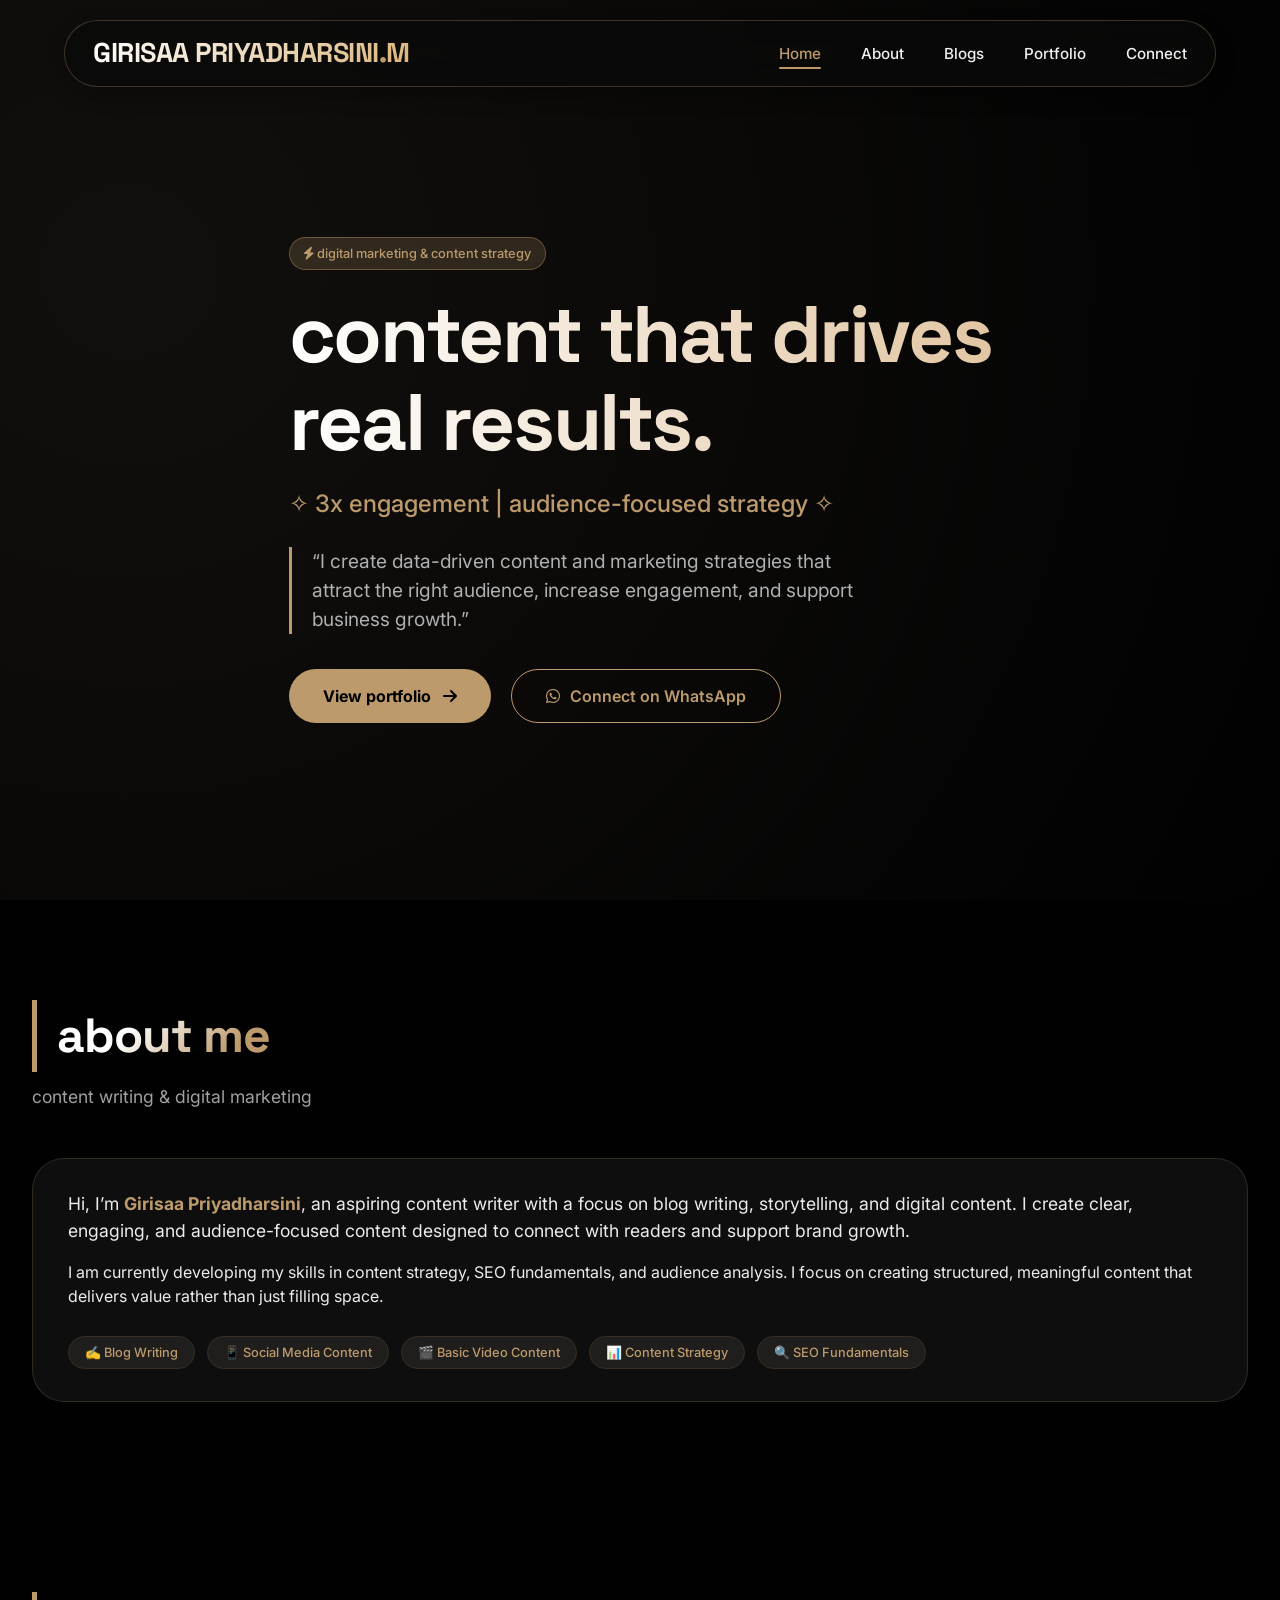
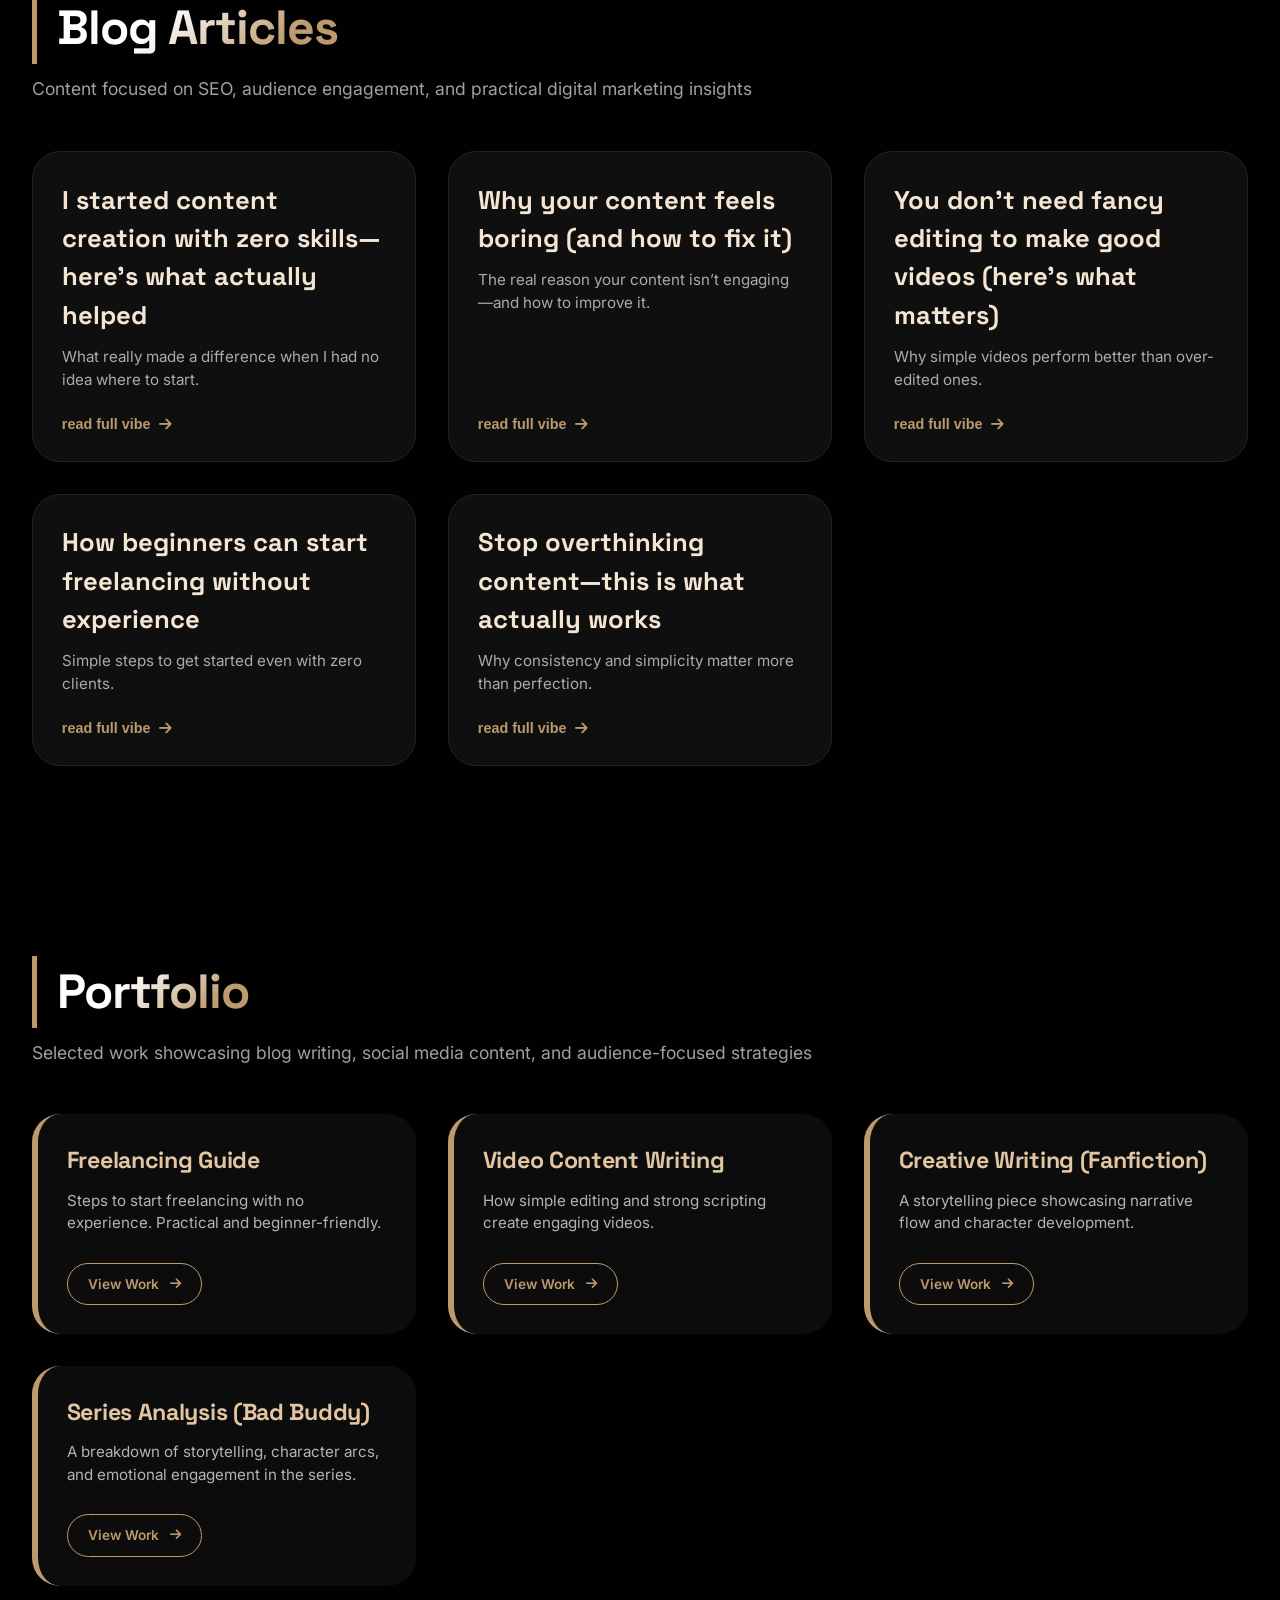
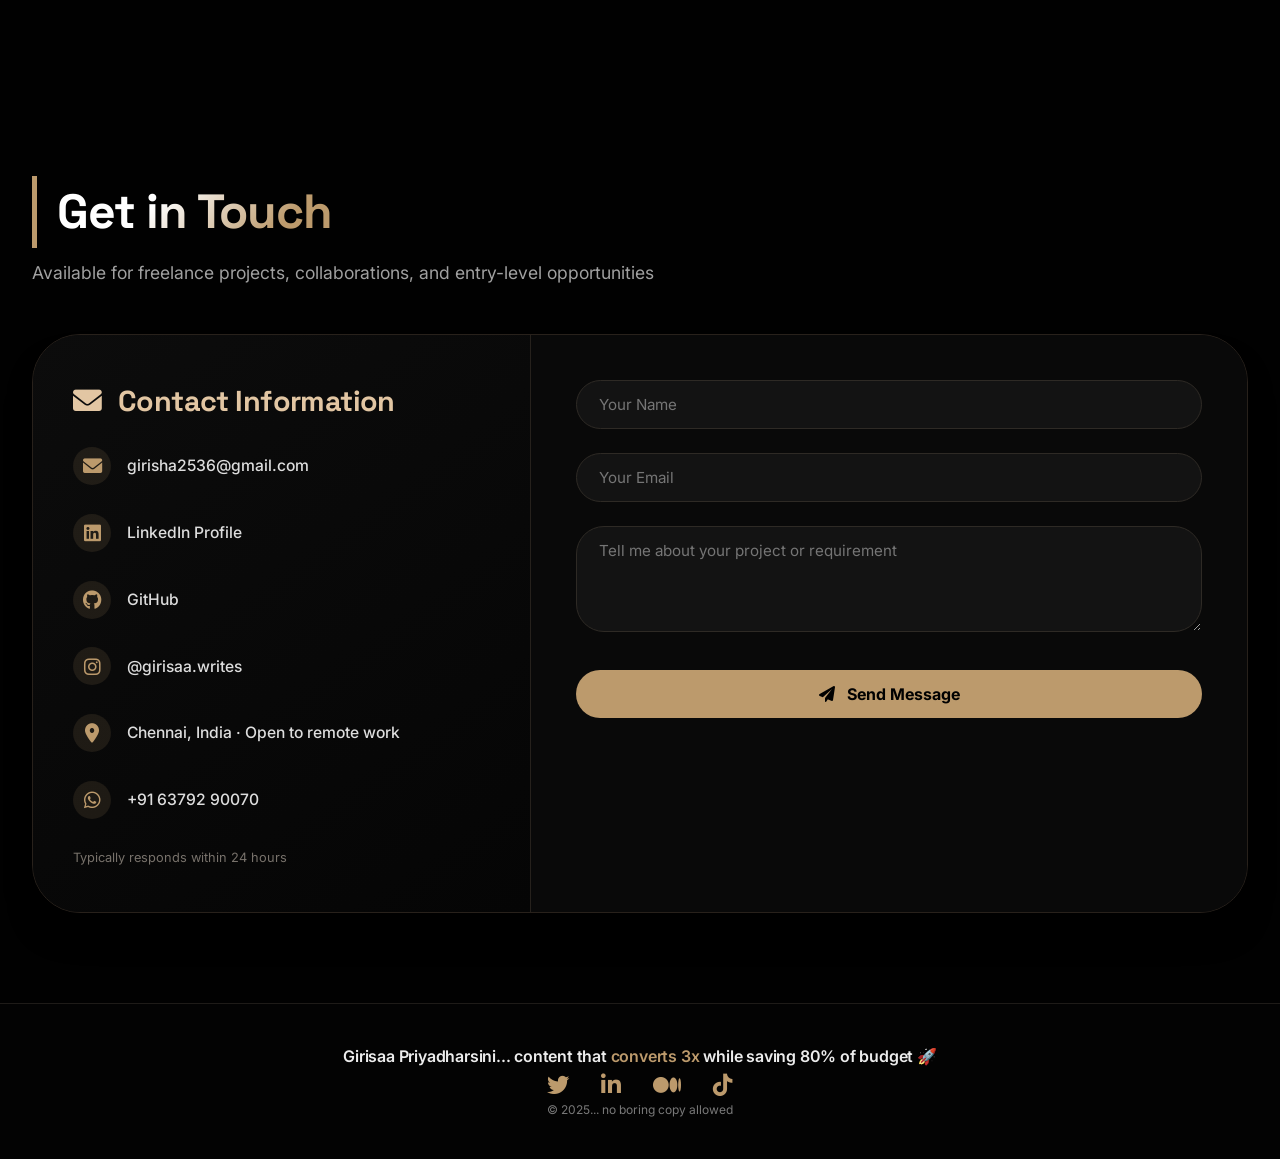
==== index.html @ 462d5239 "Initial portfolio website commit" ====
<!DOCTYPE html>
<html lang="en">
<head>
  <meta charset="UTF-8">
  <meta name="viewport" content="width=device-width, initial-scale=1.0, viewport-fit=cover">
  <title>Girisaa Writes • modern storyteller & digital strategist</title>
  <!-- Google Fonts: Satoshi vibe using Inter + Space Grotesk for headings -->
  <link href="https://fonts.googleapis.com/css2?family=Inter:opsz,wght@14..32,300;14..32,400;14..32,500;14..32,600;14..32,700;14..32,800&family=Space+Grotesk:wght@400;500;600;700&display=swap" rel="stylesheet">
  <!-- Font Awesome 6 (free icons) -->
  <link rel="stylesheet" href="https://cdnjs.cloudflare.com/ajax/libs/font-awesome/6.0.0-beta3/css/all.min.css">
  <link rel="stylesheet" href="style.css">
</head>
<body>
<nav class="navbar">
  <div class="nav-container">
    <div class="logo">GIRISAA PRIYADHARSINI<span style="color:#bc9a6c;">.</span>M</div>
    <div class="menu-toggle" id="mobile-menu">
      <i class="fas fa-bolt"></i>
    </div>
    <ul class="nav-links" id="nav-links">
      <li><a href="#home" class="nav-link">Home</a></li>
      <li><a href="#about" class="nav-link">About</a></li>
      <li><a href="#blogs" class="nav-link">Blogs</a></li>
      <li><a href="#portfolio" class="nav-link">Portfolio</a></li>
      <li><a href="#contact" class="nav-link">Connect</a></li>
    </ul>
  </div>
</nav>

<main>
  <section id="home" class="hero">
    <div class="container hero-content fade-in">
      <div class="hero-badge"><i class="fas fa-bolt"></i> digital marketing & content strategy</div>
      <h1>content that drives <br>real results.</h1>
      <div class="hero-highlight">✧ 3x engagement | audience-focused strategy ✧</div>
      <div class="hero-tagline">“I create data-driven content and marketing strategies that attract the right audience, increase engagement, and support business growth.”</div>
      <div class="btn-group">
        <button class="btn-primary" id="exploreWorkBtn">View portfolio <i class="fas fa-arrow-right"></i></button>
        <a href="#contact" class="btn-outline-light"><i class="fab fa-whatsapp"></i> Connect on WhatsApp</a>
      </div>
    </div>
  </section>
</main>

<section id="about">
  <div class="container fade-in">
    <div class="section-header">
      <h2>about me</h2>
      <p>content writing & digital marketing</p>
    </div>
    <div class="about-card">
      <p style="font-size:1.1rem; margin-bottom: 1rem;">
        Hi, I’m <strong style="color:#bc9a6c;">Girisaa Priyadharsini</strong>, an aspiring content writer with a focus on blog writing, storytelling, and digital content.
        I create clear, engaging, and audience-focused content designed to connect with readers and support brand growth.
      </p>
      <p>
        I am currently developing my skills in content strategy, SEO fundamentals, and audience analysis.
        I focus on creating structured, meaningful content that delivers value rather than just filling space.
      </p>
      <div class="skill-tags">
        <span class="skill-tag">✍️ Blog Writing</span>
        <span class="skill-tag">📱 Social Media Content</span>
        <span class="skill-tag">🎬 Basic Video Content</span>
        <span class="skill-tag">📊 Content Strategy</span>
        <span class="skill-tag">🔍 SEO Fundamentals</span>
      </div>
    </div>
  </div>
</section>

<section id="blogs">
  <div class="container fade-in">
    <div class="section-header">
      <h2>Blog Articles</h2>
      <p>Content focused on SEO, audience engagement, and practical digital marketing insights</p>
    </div>
    <div class="blog-grid" id="blogGrid"></div>
  </div>
</section>

<section id="portfolio">
  <div class="container fade-in">
    <div class="section-header">
      <h2>Portfolio</h2>
      <p>Selected work showcasing blog writing, social media content, and audience-focused strategies</p>
    </div>
    <div class="portfolio-grid" id="portfolioGrid"></div>
  </div>
</section>

<section id="contact">
  <div class="container fade-in">
    <div class="section-header">
      <h2>Get in Touch</h2>
      <p>Available for freelance projects, collaborations, and entry-level opportunities</p>
    </div>
    <div class="contact-section-wrapper">
      <div class="contact-grid">
        <div class="contact-info-block">
          <h3><i class="fas fa-envelope" style="margin-right: 10px;"></i> Contact Information</h3>
          <div class="contact-detail-item">
            <i class="fas fa-envelope"></i>
            <span>girisha2536@gmail.com</span>
          </div>
          <div class="contact-detail-item">
            <i class="fab fa-linkedin"></i>
            <a href="https://www.linkedin.com/in/girisaa-priyadharsini-m-9624bb2ab/" target="_blank">LinkedIn Profile</a>
          </div>
          <div class="contact-detail-item">
            <i class="fab fa-github"></i>
            <a href="https://github.com/GirishaPriyadharsini" target="_blank">GitHub</a>
          </div>
          <div class="contact-detail-item">
            <i class="fab fa-instagram"></i>
            <span>@girisaa.writes</span>
          </div>
          <div class="contact-detail-item">
            <i class="fas fa-map-marker-alt"></i>
            <span>Chennai, India · Open to remote work</span>
          </div>
          <div class="contact-detail-item">
            <i class="fab fa-whatsapp"></i>
            <span>+91 63792 90070</span>
          </div>
          <p style="font-size:0.8rem; margin-top: 1.5rem; color:#78726b;">
            Typically responds within 24 hours
          </p>
        </div>
        <div class="contact-form-block">
          <form id="contactForm" action="https://formspree.io/f/xrbpggyj" method="POST">
            <div class="form-group">
              <input type="text" id="name" name="name" placeholder="Your Name" required>
            </div>
            <div class="form-group">
              <input type="email" id="email" name="email" placeholder="Your Email" required>
            </div>
            <div class="form-group">
              <textarea rows="4" id="message" name="message" placeholder="Tell me about your project or requirement"></textarea>
            </div>
            <button type="submit" class="btn-primary" id="sendBtn" style="background:#bc9a6c; color:#010101;">
              <i class="fas fa-paper-plane"></i> Send Message
            </button>
            <div id="form-feedback" class="form-feedback"></div>
          </form>
        </div>
      </div>
    </div>
  </div>
</section>

<footer class="footer">
  <div class="container">
    <p style="font-weight: 600; letter-spacing: -0.2px;">Girisaa Priyadharsini... content that <span style="color:#bc9a6c;">converts 3x</span> while saving 80% of budget 🚀</p>
    <div class="social-links">
      <a href="#"><i class="fab fa-twitter"></i></a>
      <a href="#"><i class="fab fa-linkedin-in"></i></a>
      <a href="#"><i class="fab fa-medium"></i></a>
      <a href="#"><i class="fab fa-tiktok"></i></a>
    </div>
    <p style="font-size: 0.75rem; opacity: 0.5;">© 2025... no boring copy allowed</p>
  </div>
</footer>

<div id="blogModal" class="modal">
  <div class="modal-content">
    <span class="close-modal">&times;</span>
    <div id="modal-body">
      <h3 id="modalTitle"></h3>
      <div id="modalDesc"></div>
      <p style="margin-top: 1.5rem; border-top: 1px solid #2e2a25; padding-top: 1rem;">✨ Full piece available... slide into DMs for the extended cut.</p>
    </div>
  </div>
</div>

<script>
  const blogs = [
    { title: "I started content creation with zero skills—here’s what actually helped", description: "What really made a difference when I had no idea where to start.", full: "When I started content creation, I didn’t have skills, tools, or confidence. What helped wasn’t expensive courses or perfect planning—it was starting small, staying consistent, and learning from mistakes. Simple actions like writing regularly, observing content online, and improving one step at a time made the biggest difference." },
    { title: "Why your content feels boring (and how to fix it)", description: "The real reason your content isn’t engaging—and how to improve it.", full: "Most content feels boring not because of lack of ideas, but because of weak structure. Over-explaining, missing hooks, and unclear flow reduce engagement. To fix this, focus on strong openings, short sentences, and clear points. Keep it simple and write for the reader, not to impress." },
    { title: "You don’t need fancy editing to make good videos (here’s what matters)", description: "Why simple videos perform better than over-edited ones.", full: "Good videos are not about effects—they are about clarity and engagement. A strong hook, clear message, and proper pacing matter more than transitions or filters. Even basic edits can perform well if the content is easy to understand and keeps the viewer interested." },
    { title: "How beginners can start freelancing without experience", description: "Simple steps to get started even with zero clients.", full: "Starting freelancing without experience can feel confusing, but it’s possible. Begin by creating small sample work, building a simple portfolio, and applying consistently. Focus on improving your skills while taking small opportunities instead of waiting for perfect ones." },
    { title: "Stop overthinking content—this is what actually works", description: "Why consistency and simplicity matter more than perfection.", full: "Overthinking stops progress. Instead of waiting for perfect ideas, focus on creating consistently. Clear, simple, and useful content performs better than complex or overplanned content. The more you create, the better you understand what works." }
  ];
  const portfolioItems = [
    { type: "Freelancing Guide", desc: "Steps to start freelancing with no experience. Practical and beginner-friendly.", link: "#" },
    { type: "Video Content Writing", desc: "How simple editing and strong scripting create engaging videos.", link: "#" },
    { type: "Creative Writing (Fanfiction)", desc: "A storytelling piece showcasing narrative flow and character development.", link: "#" },
    { type: "Series Analysis (Bad Buddy)", desc: "A breakdown of storytelling, character arcs, and emotional engagement in the series.", link: "#" }
  ];

  function escapeHtml(str) {
    return str.replace(/[&<>]/g, function(m) {
      if(m === '&') return '&amp;';
      if(m === '<') return '&lt;';
      if(m === '>') return '&gt;';
      return m;
    });
  }

  function renderBlogs() {
    const grid = document.getElementById('blogGrid');
    if (!grid) return;
    grid.innerHTML = '';
    blogs.forEach((blog, idx) => {
      const card = document.createElement('div');
      card.className = 'card';
      card.innerHTML = `
        <h3>${escapeHtml(blog.title)}</h3>
        <p>${escapeHtml(blog.description)}</p>
        <button class="read-more" data-index="${idx}">read full vibe <i class="fas fa-arrow-right"></i></button>
      `;
      grid.appendChild(card);
    });
    document.querySelectorAll('.read-more').forEach(btn => {
      btn.addEventListener('click', (e) => {
        const idx = btn.getAttribute('data-index');
        if (idx !== null) openBlogModal(parseInt(idx));
      });
    });
  }

  function openBlogModal(index) {
    const blog = blogs[index];
    if (!blog) return;
    const modal = document.getElementById('blogModal');
    document.getElementById('modalTitle').innerText = blog.title;
    document.getElementById('modalDesc').innerHTML = `<p style="color:#ddd; line-height:1.5;">${escapeHtml(blog.full)}</p><p style="margin-top:1rem; color:#bc9a6c;"><strong>— ${escapeHtml(blog.description)}</strong></p>`;
    modal.style.display = 'flex';
  }

  function renderPortfolio() {
    const grid = document.getElementById('portfolioGrid');
    if (!grid) return;
    grid.innerHTML = '';
    portfolioItems.forEach(item => {
      const portCard = document.createElement('div');
      portCard.className = 'portfolio-item';
      portCard.innerHTML = `
        <h3>${escapeHtml(item.type)}</h3>
        <p>${escapeHtml(item.desc)}</p>
        <a href="${item.link}" class="view-btn" target="_blank">View Work <i class="fas fa-arrow-right"></i></a>
      `;
      grid.appendChild(portCard);
    });
  }

  // WORKING EMAIL FORM using Formspree (free, no backend needed)
  const contactForm = document.getElementById('contactForm');
  const feedbackDiv = document.getElementById('form-feedback');
  const sendBtn = document.getElementById('sendBtn');

  if (contactForm) {
    contactForm.addEventListener('submit', async (e) => {
      e.preventDefault();
      
      // Get form data
      const name = document.getElementById('name').value.trim();
      const email = document.getElementById('email').value.trim();
      const message = document.getElementById('message').value.trim();
      
      if (!name || !email || !message) {
        feedbackDiv.innerHTML = '❌ Please fill in all fields before sending.';
        feedbackDiv.style.color = '#d99e6b';
        return;
      }
      
      // Disable button and show loading state
      const originalText = sendBtn.innerHTML;
      sendBtn.disabled = true;
      sendBtn.innerHTML = '<span class="spinner"></span> Sending...';
      feedbackDiv.innerHTML = '';
      
      try {
        const formData = new FormData(contactForm);
        const response = await fetch(contactForm.action, {
          method: 'POST',
          body: formData,
          headers: { 'Accept': 'application/json' }
        });
        
        if (response.ok) {
          feedbackDiv.innerHTML = `✨ Woohoo! Thanks ${escapeHtml(name)}, your message landed safely. I'll reply within 24h. ✨`;
          feedbackDiv.style.color = '#bc9a6c';
          contactForm.reset();
        } else {
          const errorData = await response.json();
          console.error('Formspree error:', errorData);
          feedbackDiv.innerHTML = '❌ Oops! Something went wrong. Please email me directly at girisha2536@gmail.com';
          feedbackDiv.style.color = '#d99e6b';
        }
      } catch (error) {
        console.error('Network error:', error);
        feedbackDiv.innerHTML = '❌ Network error. Please check your connection or email me directly: girisha2536@gmail.com';
        feedbackDiv.style.color = '#d99e6b';
      } finally {
        sendBtn.disabled = false;
        sendBtn.innerHTML = originalText;
        setTimeout(() => {
          if (feedbackDiv.innerHTML.includes('Woohoo')) {
            setTimeout(() => { feedbackDiv.innerHTML = ''; }, 5000);
          }
        }, 3000);
      }
    });
  }

  // navbar + smooth + active
  const navLinks = document.querySelectorAll('.nav-link');
  const sections = document.querySelectorAll('section');
  const mobileToggle = document.getElementById('mobile-menu');
  const navMenu = document.getElementById('nav-links');

  function updateActiveNav() {
    let current = '';
    const scrollPos = window.scrollY + 150;
    sections.forEach(section => {
      const top = section.offsetTop;
      const height = section.offsetHeight;
      if (scrollPos >= top && scrollPos < top + height) {
        current = section.getAttribute('id');
      }
    });
    navLinks.forEach(link => {
      link.classList.remove('active');
      const href = link.getAttribute('href').substring(1);
      if (href === current) link.classList.add('active');
    });
  }

  navLinks.forEach(link => {
    link.addEventListener('click', (e) => {
      e.preventDefault();
      const targetId = link.getAttribute('href').substring(1);
      const target = document.getElementById(targetId);
      if (target) {
        target.scrollIntoView({ behavior: 'smooth', block: 'start' });
        if (navMenu.classList.contains('active')) navMenu.classList.remove('active');
      }
    });
  });
  if (mobileToggle) {
    mobileToggle.addEventListener('click', () => navMenu.classList.toggle('active'));
  }
  window.addEventListener('resize', () => {
    if (window.innerWidth > 768 && navMenu.classList.contains('active')) navMenu.classList.remove('active');
  });
  const exploreBtn = document.getElementById('exploreWorkBtn');
  if (exploreBtn) {
    exploreBtn.addEventListener('click', () => {
      document.getElementById('portfolio').scrollIntoView({ behavior: 'smooth' });
    });
  }

  // modal close
  const modal = document.getElementById('blogModal');
  const closeModal = document.querySelector('.close-modal');
  if (closeModal) closeModal.addEventListener('click', () => modal.style.display = 'none');
  window.addEventListener('click', (e) => { if (e.target === modal) modal.style.display = 'none'; });

  // fade-in observer
  const fadeEls = document.querySelectorAll('.fade-in');
  const observer = new IntersectionObserver((entries) => {
    entries.forEach(entry => { if (entry.isIntersecting) entry.target.classList.add('appear'); });
  }, { threshold: 0.1 });
  fadeEls.forEach(el => observer.observe(el));

  renderBlogs();
  renderPortfolio();
  window.addEventListener('load', () => {
    updateActiveNav();
    document.querySelectorAll('.fade-in').forEach(el => {
      if (el.getBoundingClientRect().top < window.innerHeight - 80) el.classList.add('appear');
    });
  });
  window.addEventListener('scroll', updateActiveNav);
</script>
</body>
</html>
---- style.css ----
* {
      margin: 0;
      padding: 0;
      box-sizing: border-box;
    }

    body {
      font-family: 'Inter', sans-serif;
      background-color: #010101;
      color: #ececec;
      line-height: 1.5;
      scroll-behavior: smooth;
      overflow-x: hidden;
    }

    /* glassmorphism + neubrutalist twist */
    .container {
      max-width: 1300px;
      margin: 0 auto;
      padding: 0 32px;
    }

    /* custom scroll */
    ::-webkit-scrollbar {
      width: 8px;
    }
    ::-webkit-scrollbar-track {
      background: #1a1a1a;
    }
    ::-webkit-scrollbar-thumb {
      background: #bc9a6c;
      border-radius: 10px;
    }

    /* section spacing with bold separators */
    section {
      padding: 100px 0 90px;
      position: relative;
    }
    .section-header {
      margin-bottom: 3rem;
    }
    .section-header h2 {
      font-family: 'Space Grotesk', monospace;
      font-size: 3rem;
      font-weight: 700;
      letter-spacing: -0.02em;
      background: linear-gradient(135deg, #ffffff 40%, #bc9a6c 80%);
      -webkit-background-clip: text;
      background-clip: text;
      color: transparent;
      display: inline-block;
      border-left: 5px solid #bc9a6c;
      padding-left: 20px;
    }
    .section-header p {
      color: #a0a0a0;
      margin-top: 12px;
      font-size: 1.1rem;
    }

    /* ===== NAVBAR (ultra modern blur) ===== */
    .navbar {
      position: fixed;
      top: 20px;
      left: 50%;
      transform: translateX(-50%);
      width: 90%;
      max-width: 1250px;
      background: rgba(10, 10, 10, 0.75);
      backdrop-filter: blur(16px);
      border-radius: 80px;
      border: 1px solid rgba(188, 154, 108, 0.3);
      z-index: 1000;
      padding: 12px 28px;
      transition: all 0.3s ease;
      box-shadow: 0 8px 20px rgba(0,0,0,0.3);
    }
    .nav-container {
      display: flex;
      justify-content: space-between;
      align-items: center;
    }
    .logo {
      font-size: 1.7rem;
      font-weight: 800;
      font-family: 'Space Grotesk', monospace;
      background: linear-gradient(125deg, #FFF, #dbb47a);
      -webkit-background-clip: text;
      background-clip: text;
      color: transparent;
      letter-spacing: -0.5px;
    }
    .nav-links {
      display: flex;
      gap: 2.5rem;
      list-style: none;
    }
    .nav-links a {
      text-decoration: none;
      font-weight: 500;
      color: #f0f0f0;
      font-size: 0.95rem;
      transition: 0.2s;
      position: relative;
    }
    .nav-links a:hover, .nav-links a.active {
      color: #bc9a6c;
    }
    .nav-links a.active::after {
      content: '';
      position: absolute;
      bottom: -6px;
      left: 0;
      width: 100%;
      height: 2px;
      background: #bc9a6c;
      border-radius: 4px;
    }
    .menu-toggle {
      display: none;
      font-size: 1.6rem;
      cursor: pointer;
      color: #bc9a6c;
    }

    /* ===== HERO (bold genz) ===== */
    .hero {
      min-height: 100vh;
      display: flex;
      align-items: center;
      padding: 120px 0 60px;
      background: radial-gradient(circle at 10% 30%, #12100e, #010101);
      position: relative;
      overflow: hidden;
    }
    .hero-content {
      max-width: 800px;
    }
    .hero-badge {
      display: inline-block;
      background: rgba(188, 154, 108, 0.2);
      backdrop-filter: blur(4px);
      padding: 6px 14px;
      border-radius: 40px;
      font-size: 0.8rem;
      font-weight: 500;
      color: #bc9a6c;
      margin-bottom: 20px;
      border: 1px solid rgba(188,154,108,0.4);
    }
    .hero h1 {
      font-size: 5rem;
      font-weight: 800;
      font-family: 'Space Grotesk', monospace;
      line-height: 1.1;
      letter-spacing: -0.03em;
      background: linear-gradient(to right, #ffffff, #e2c6a3);
      -webkit-background-clip: text;
      background-clip: text;
      color: transparent;
    }
    .hero-highlight {
      font-size: 1.5rem;
      margin: 20px 0 18px;
      font-weight: 500;
      color: #bc9a6c;
    }
    .hero-tagline {
      font-size: 1.2rem;
      color: #b0b0b0;
      max-width: 600px;
      border-left: 3px solid #bc9a6c;
      padding-left: 20px;
      margin: 25px 0 35px;
    }
    .btn-group {
      display: flex;
      gap: 20px;
      flex-wrap: wrap;
    }
    .btn-primary {
      background: #bc9a6c;
      border: none;
      padding: 14px 34px;
      border-radius: 60px;
      font-weight: 700;
      font-size: 1rem;
      color: #010101;
      display: inline-flex;
      align-items: center;
      gap: 12px;
      cursor: pointer;
      transition: 0.25s;
      font-family: inherit;
    }
    .btn-primary:hover {
      background: #dbb47a;
      transform: scale(1.02);
      box-shadow: 0 10px 25px rgba(188,154,108,0.3);
    }
    .btn-outline-light {
      background: transparent;
      border: 1.5px solid #bc9a6c;
      padding: 14px 34px;
      border-radius: 60px;
      font-weight: 600;
      color: #bc9a6c;
      transition: 0.2s;
      display: inline-flex;
      align-items: center;
      gap: 10px;
      text-decoration: none;
    }
    .btn-outline-light:hover {
      background: rgba(188,154,108,0.15);
      border-color: #e2c6a3;
    }

    /* about - modern card vibe */
    .about-card {
      background: rgba(20, 20, 20, 0.7);
      backdrop-filter: blur(2px);
      border-radius: 32px;
      padding: 2rem 2.2rem;
      border: 1px solid rgba(188,154,108,0.2);
      transition: all 0.3s;
    }
    .skill-tags {
      display: flex;
      flex-wrap: wrap;
      gap: 12px;
      margin-top: 28px;
    }
    .skill-tag {
      background: #1f1e1c;
      padding: 6px 16px;
      border-radius: 40px;
      font-size: 0.8rem;
      font-weight: 500;
      color: #bc9a6c;
      border: 0.5px solid #3a2e24;
    }

    /* Blog & portfolio grid - Gen Z brutalist cards */
    .blog-grid, .portfolio-grid {
      display: grid;
      grid-template-columns: repeat(auto-fill, minmax(330px, 1fr));
      gap: 2rem;
    }
    .card {
      background: #0f0f0f;
      border-radius: 28px;
      padding: 1.8rem;
      transition: all 0.3s cubic-bezier(0.2, 0.9, 0.4, 1.1);
      border: 1px solid #27221c;
      position: relative;
      overflow: hidden;
      display: flex;
      flex-direction: column;
      height: 100%;
    }
    .card::before {
      content: '';
      position: absolute;
      top: 0;
      left: 0;
      width: 100%;
      height: 4px;
      background: linear-gradient(90deg, #bc9a6c, #f3d9b1);
      transform: scaleX(0);
      transform-origin: left;
      transition: transform 0.4s;
    }
    .card:hover::before {
      transform: scaleX(1);
    }
    .card:hover {
      transform: translateY(-8px);
      border-color: #bc9a6c;
      box-shadow: 0 20px 30px -12px rgba(0,0,0,0.6);
    }
    .card h3 {
      font-size: 1.6rem;
      font-family: 'Space Grotesk', monospace;
      margin-bottom: 0.75rem;
      color: #f5e6d3;
    }
    .card p {
      color: #ababab;
      font-size: 0.95rem;
      margin-bottom: 1.5rem;
      flex: 1;
    }
    .read-more {
      background: none;
      border: none;
      color: #bc9a6c;
      font-weight: 700;
      cursor: pointer;
      font-size: 0.9rem;
      display: inline-flex;
      align-items: center;
      gap: 8px;
      transition: 0.2s;
      margin-top: auto;
      width: fit-content;
    }
    .read-more i {
      transition: transform 0.2s;
    }
    .read-more:hover {
      gap: 14px;
      color: #e2c6a3;
    }

    /* PORTFOLIO ITEM - Enhanced button alignment */
    .portfolio-item {
      background: #0c0c0c;
      border-radius: 28px;
      padding: 1.8rem;
      transition: 0.25s ease;
      border-left: 6px solid #bc9a6c;
      display: flex;
      flex-direction: column;
      height: 100%;
      position: relative;
    }
    .portfolio-item:hover {
      transform: translateY(-6px);
      background: #111111;
      box-shadow: 0 20px 28px -12px rgba(0,0,0,0.7);
      border-left-width: 6px;
    }
    .portfolio-item h3 {
      font-size: 1.45rem;
      font-weight: 700;
      margin-bottom: 12px;
      color: #e2c6a3;
      font-family: 'Space Grotesk', monospace;
      letter-spacing: -0.3px;
    }
    .portfolio-item p {
      color: #b4b4b4;
      font-size: 0.95rem;
      line-height: 1.45;
      margin-bottom: 1.8rem;
      flex: 1;
    }
    .view-btn {
      display: inline-flex;
      align-items: center;
      gap: 10px;
      background: transparent;
      border: 1.5px solid #bc9a6c;
      color: #bc9a6c;
      padding: 10px 20px;
      border-radius: 60px;
      font-weight: 600;
      font-size: 0.85rem;
      text-decoration: none;
      transition: all 0.25s ease;
      width: fit-content;
      margin-top: auto;
      cursor: pointer;
      font-family: 'Inter', sans-serif;
      letter-spacing: 0.2px;
    }
    .view-btn i {
      font-size: 0.8rem;
      transition: transform 0.2s;
    }
    .view-btn:hover {
      background: #bc9a6c;
      color: #010101;
      gap: 14px;
      border-color: #bc9a6c;
      transform: translateY(-2px);
      box-shadow: 0 6px 14px rgba(188,154,108,0.25);
    }
    .view-btn:hover i {
      transform: translateX(3px);
    }

    /* CONTACT ZONE */
    .contact-section-wrapper {
      background: #0a0a0a;
      border-radius: 48px;
      border: 1px solid #28211b;
      overflow: hidden;
      box-shadow: 0 25px 40px -20px rgba(0,0,0,0.6);
    }
    .contact-grid {
      display: flex;
      flex-wrap: wrap;
    }
    .contact-info-block {
      flex: 1.2;
      background: linear-gradient(145deg, #0c0c0c, #050505);
      padding: 2.8rem 2.5rem;
      border-right: 1px solid #26211c;
    }
    .contact-form-block {
      flex: 1.8;
      padding: 2.8rem 2.8rem;
      background: #090909;
    }
    .contact-info-block h3 {
      font-family: 'Space Grotesk', monospace;
      font-size: 1.8rem;
      margin-bottom: 1.5rem;
      color: #e2c6a3;
      letter-spacing: -0.02em;
    }
    .contact-detail-item {
      display: flex;
      align-items: center;
      gap: 1rem;
      margin-bottom: 1.8rem;
      flex-wrap: wrap;
    }
    .contact-detail-item i {
      width: 38px;
      height: 38px;
      background: rgba(188,154,108,0.12);
      display: inline-flex;
      align-items: center;
      justify-content: center;
      border-radius: 60px;
      font-size: 1.2rem;
      color: #bc9a6c;
    }
    .contact-detail-item span, .contact-detail-item a {
      color: #dddddd;
      text-decoration: none;
      font-weight: 500;
      transition: 0.2s;
      font-size: 0.98rem;
      word-break: break-word;
    }
    .contact-detail-item a:hover {
      color: #bc9a6c;
    }
    .form-group {
      margin-bottom: 1.5rem;
    }
    .contact-form-block input, .contact-form-block textarea {
      width: 100%;
      background: #131313;
      border: 1px solid #2e2a25;
      border-radius: 28px;
      padding: 14px 22px;
      color: white;
      font-family: 'Inter', sans-serif;
      transition: 0.2s;
      font-size: 0.95rem;
    }
    .contact-form-block input:focus, .contact-form-block textarea:focus {
      border-color: #bc9a6c;
      outline: none;
      box-shadow: 0 0 0 3px rgba(188,154,108,0.2);
    }
    .contact-form-block .btn-primary {
      width: 100%;
      justify-content: center;
      margin-top: 8px;
    }
    .form-feedback {
      margin-top: 14px;
      font-size: 0.85rem;
      text-align: center;
      color: #bc9a6c;
    }

    /* footer */
    .footer {
      background: #030303;
      padding: 2.5rem 0;
      text-align: center;
      border-top: 1px solid #1e1b18;
    }
    .social-links a {
      color: #bc9a6c;
      margin: 0 14px;
      font-size: 1.4rem;
      transition: 0.2s;
      display: inline-block;
    }
    .social-links a:hover {
      transform: translateY(-4px);
      color: #f5cd9e;
    }

    /* modal modern */
    .modal {
      display: none;
      position: fixed;
      top: 0; left: 0;
      width: 100%; height: 100%;
      background: rgba(0,0,0,0.85);
      backdrop-filter: blur(8px);
      z-index: 1200;
      justify-content: center;
      align-items: center;
    }
    .modal-content {
      background: #111;
      max-width: 550px;
      width: 90%;
      border-radius: 40px;
      padding: 2rem;
      border: 1px solid #bc9a6c;
      animation: zoomUp 0.25s ease;
      position: relative;
    }
    .modal-content h3 {
      font-size: 1.9rem;
      color: #e2c6a3;
    }
    .close-modal {
      position: absolute;
      top: 16px;
      right: 24px;
      font-size: 2rem;
      cursor: pointer;
      color: #bc9a6c;
    }
    @keyframes zoomUp {
      from { opacity: 0; transform: scale(0.96);}
      to { opacity: 1; transform: scale(1);}
    }
    .fade-in {
      opacity: 0;
      transform: translateY(30px);
      transition: opacity 0.7s ease, transform 0.7s ease;
    }
    .fade-in.appear {
      opacity: 1;
      transform: translateY(0);
    }

    /* loading spinner */
    .spinner {
      display: inline-block;
      width: 18px;
      height: 18px;
      border: 2px solid rgba(0,0,0,0.3);
      border-radius: 50%;
      border-top-color: #010101;
      animation: spin 0.6s linear infinite;
      margin-right: 8px;
    }
    @keyframes spin {
      to { transform: rotate(360deg); }
    }
    .btn-primary:disabled {
      opacity: 0.7;
      cursor: not-allowed;
      transform: none;
    }

    @media (max-width: 950px) {
      .contact-grid {
        flex-direction: column;
      }
      .contact-info-block {
        border-right: none;
        border-bottom: 1px solid #26211c;
      }
    }
    @media (max-width: 850px) {
      .hero h1 { font-size: 3rem; }
      .navbar { width: 94%; padding: 10px 20px; }
      .nav-links { gap: 1.2rem; }
      .section-header h2 { font-size: 2.2rem; }
      .menu-toggle {
        display: block;
      }
      .nav-links {
        position: absolute;
        top: 70px;
        left: 0;
        width: 100%;
        background: #0a0a0a;
        flex-direction: column;
        align-items: center;
        gap: 1.8rem;
        padding: 2rem;
        border-radius: 28px;
        border: 1px solid #2a241f;
        backdrop-filter: blur(20px);
        opacity: 0;
        visibility: hidden;
        transition: 0.25s;
        transform: translateY(-10px);
      }
      .nav-links.active {
        opacity: 1;
        visibility: visible;
        transform: translateY(0);
      }
      .contact-info-block, .contact-form-block {
        padding: 2rem;
      }
    }
    @media (max-width: 550px) {
      .container { padding: 0 20px; }
      .hero h1 { font-size: 2.4rem; }
      .portfolio-item h3 { font-size: 1.3rem; }
      .view-btn { padding: 8px 18px; font-size: 0.8rem; }
    }
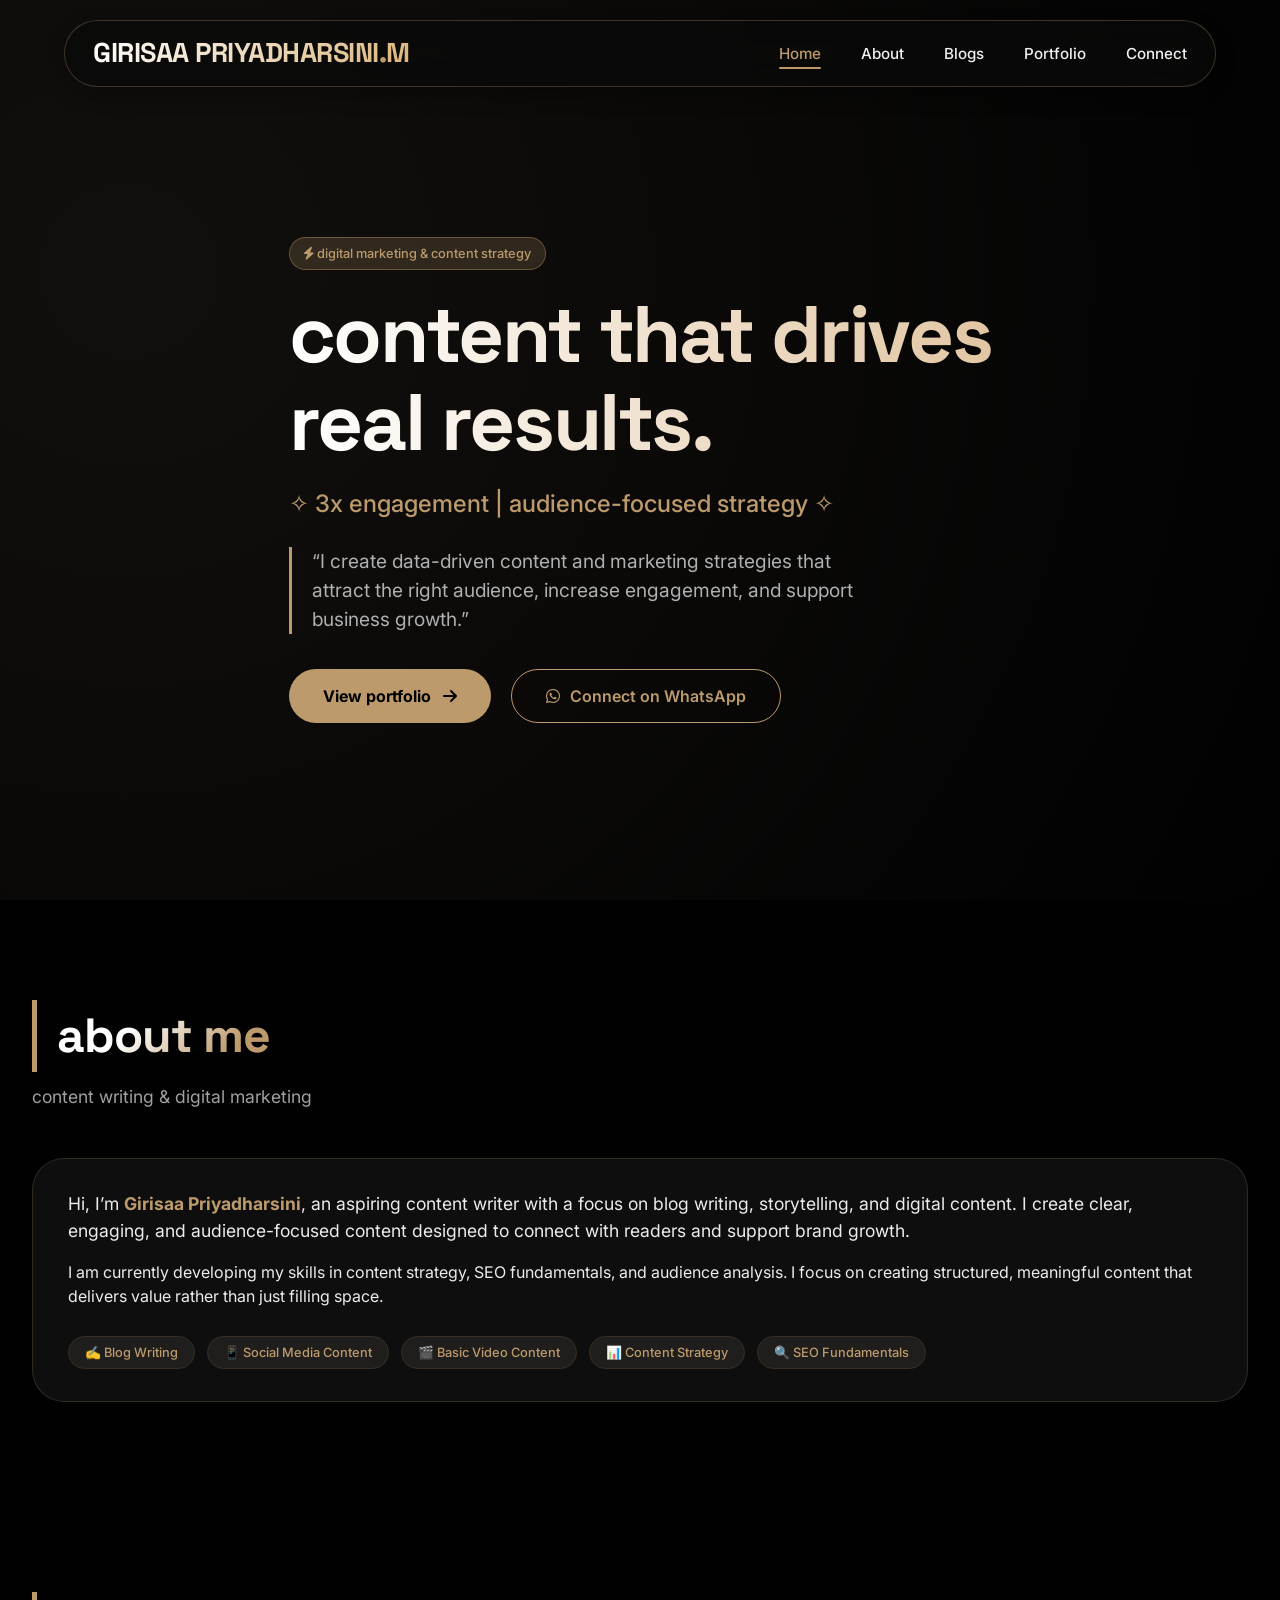
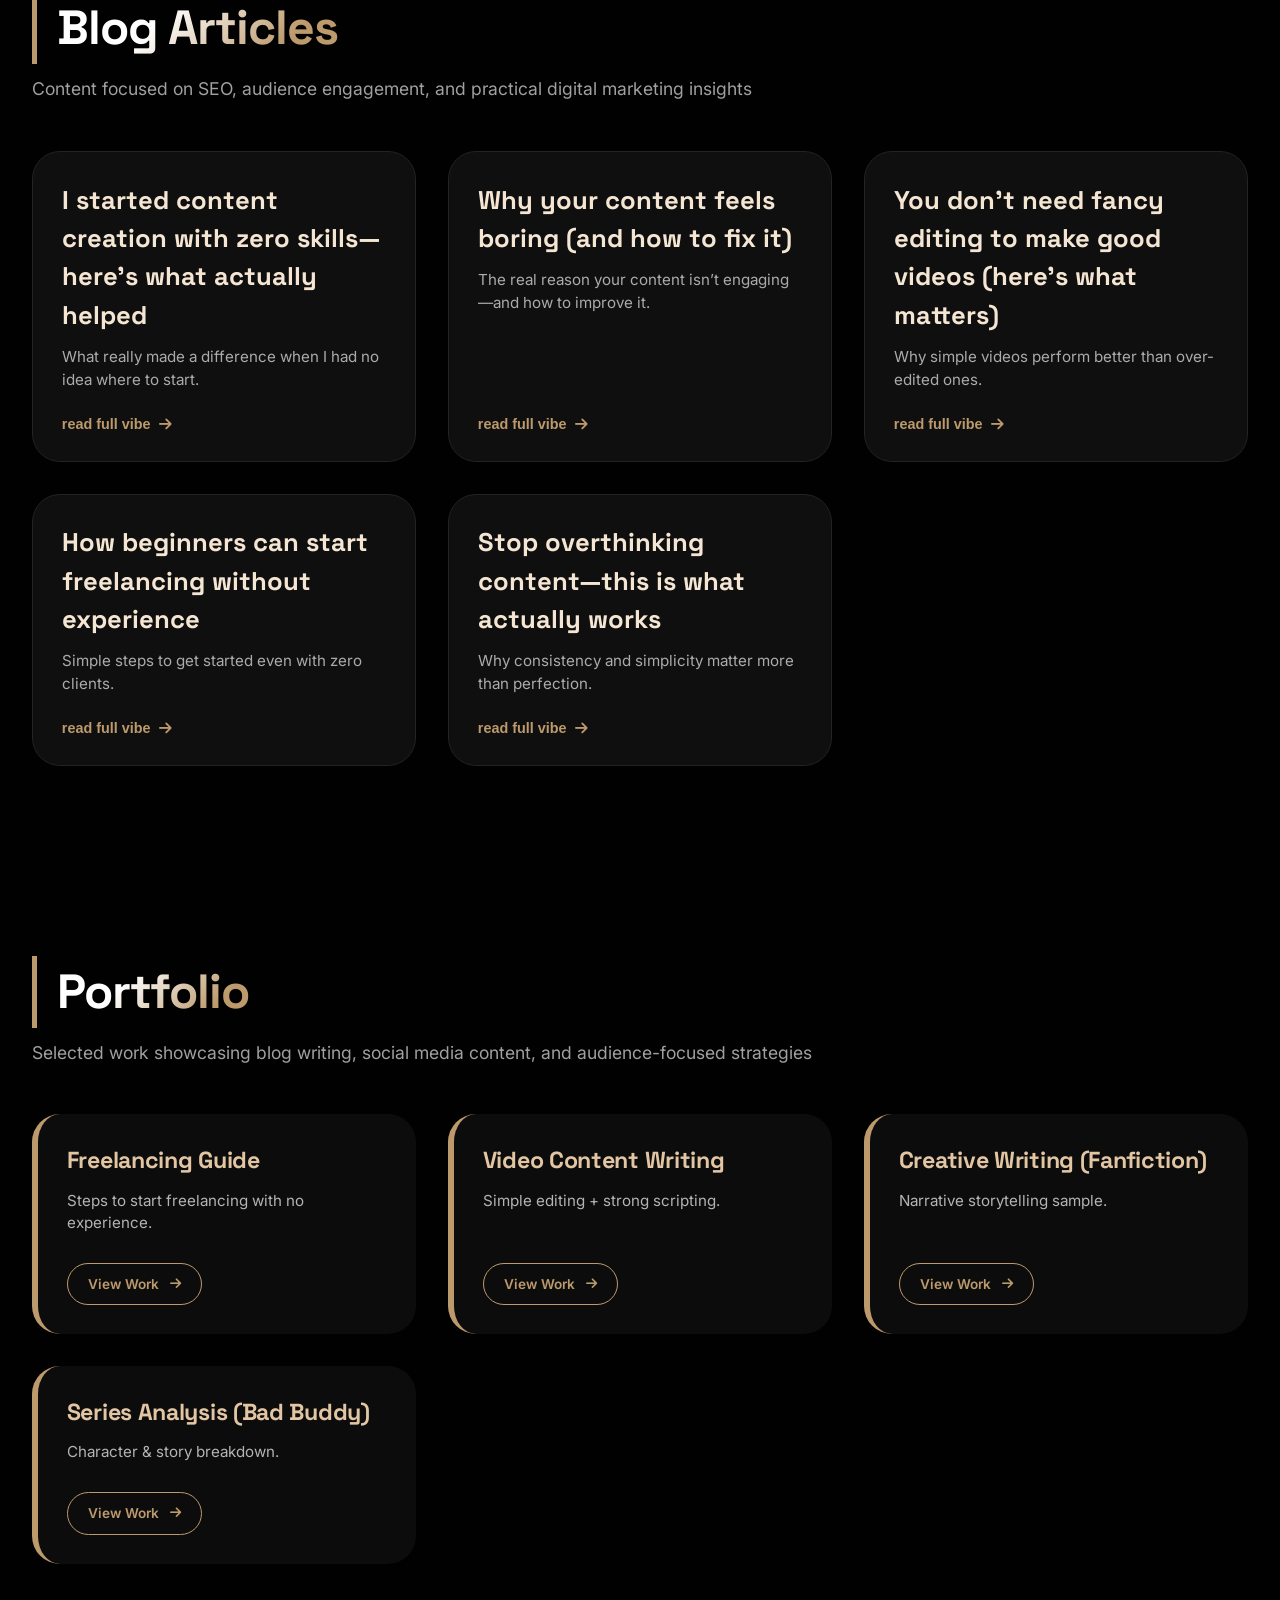
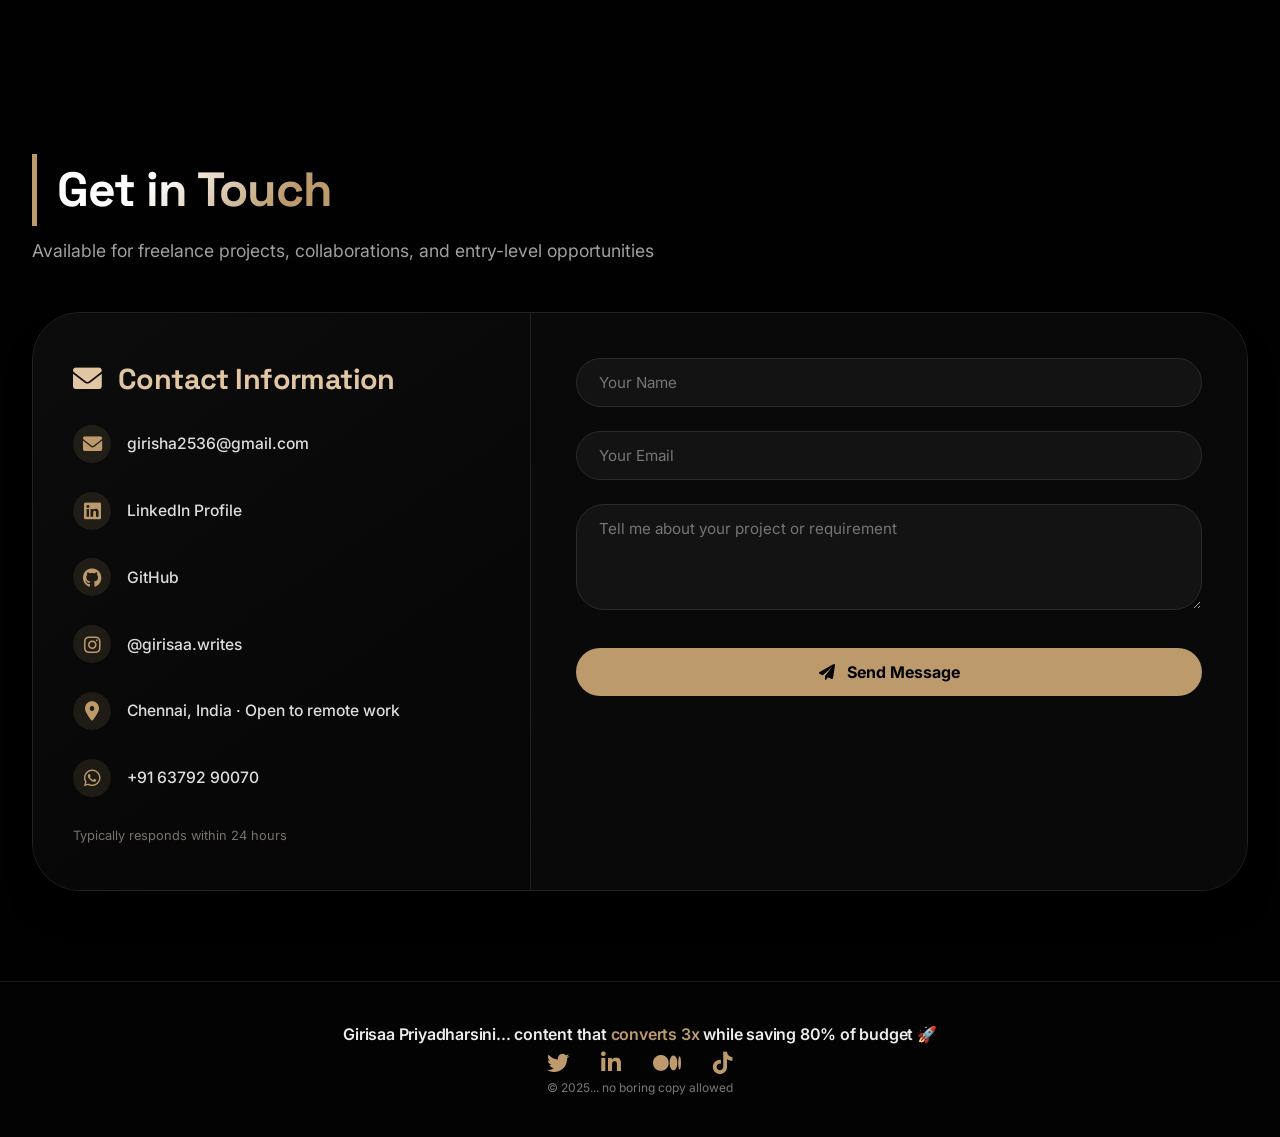
==== commit 9142d41e: "Fixed portfolio links" ====
--- a/index.html
+++ b/index.html
@@ -181,11 +181,27 @@
     { title: "Stop overthinking content—this is what actually works", description: "Why consistency and simplicity matter more than perfection.", full: "Overthinking stops progress. Instead of waiting for perfect ideas, focus on creating consistently. Clear, simple, and useful content performs better than complex or overplanned content. The more you create, the better you understand what works." }
   ];
   const portfolioItems = [
-    { type: "Freelancing Guide", desc: "Steps to start freelancing with no experience. Practical and beginner-friendly.", link: "#" },
-    { type: "Video Content Writing", desc: "How simple editing and strong scripting create engaging videos.", link: "#" },
-    { type: "Creative Writing (Fanfiction)", desc: "A storytelling piece showcasing narrative flow and character development.", link: "#" },
-    { type: "Series Analysis (Bad Buddy)", desc: "A breakdown of storytelling, character arcs, and emotional engagement in the series.", link: "#" }
-  ];
+  { 
+    type: "Freelancing Guide", 
+    desc: "Steps to start freelancing with no experience.", 
+    link: "blog-freelancing.html" 
+  },
+  { 
+    type: "Video Content Writing", 
+    desc: "Simple editing + strong scripting.", 
+    link: "blog-video.html" 
+  },
+  { 
+    type: "Creative Writing (Fanfiction)", 
+    desc: "Narrative storytelling sample.", 
+    link: "blog-fiction.html" 
+  },
+  { 
+    type: "Series Analysis (Bad Buddy)", 
+    desc: "Character & story breakdown.", 
+    link: "blog-badbubby.html" 
+  }
+];
 
   function escapeHtml(str) {
     return str.replace(/[&<>]/g, function(m) {
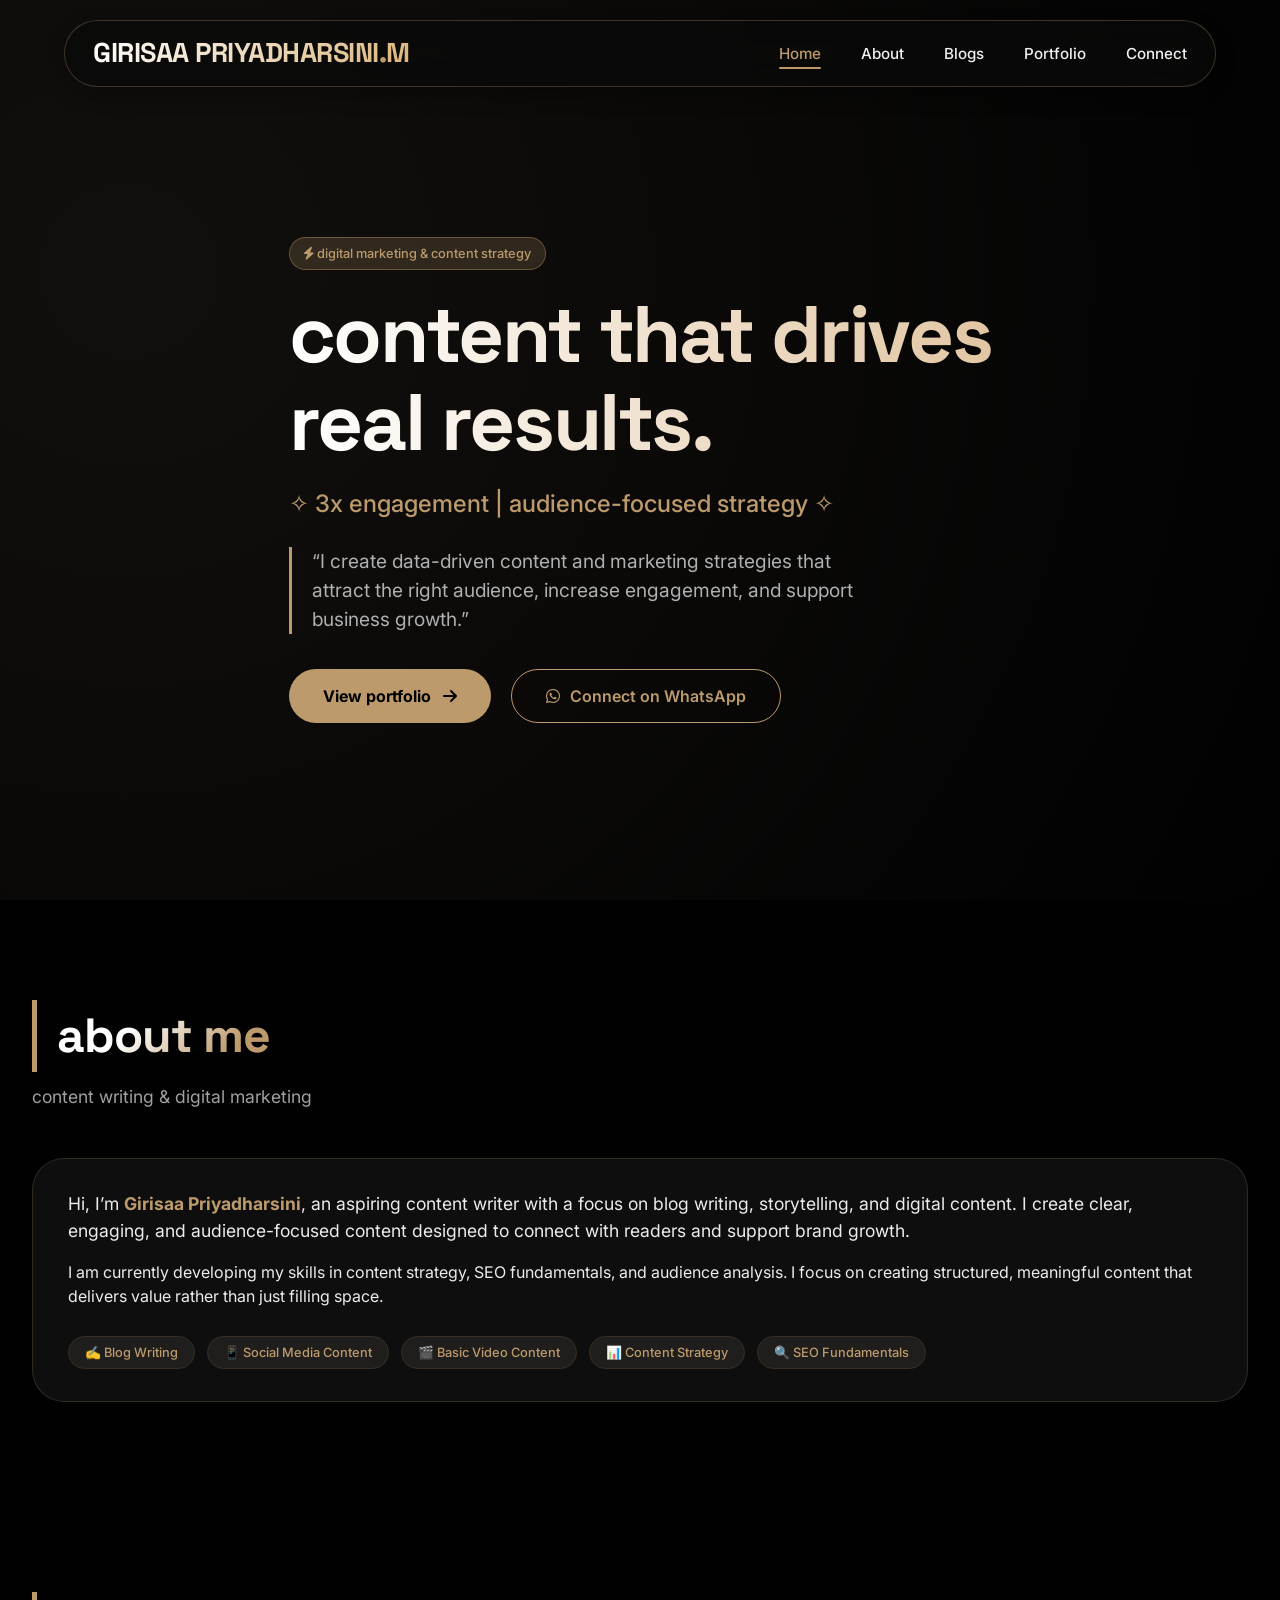
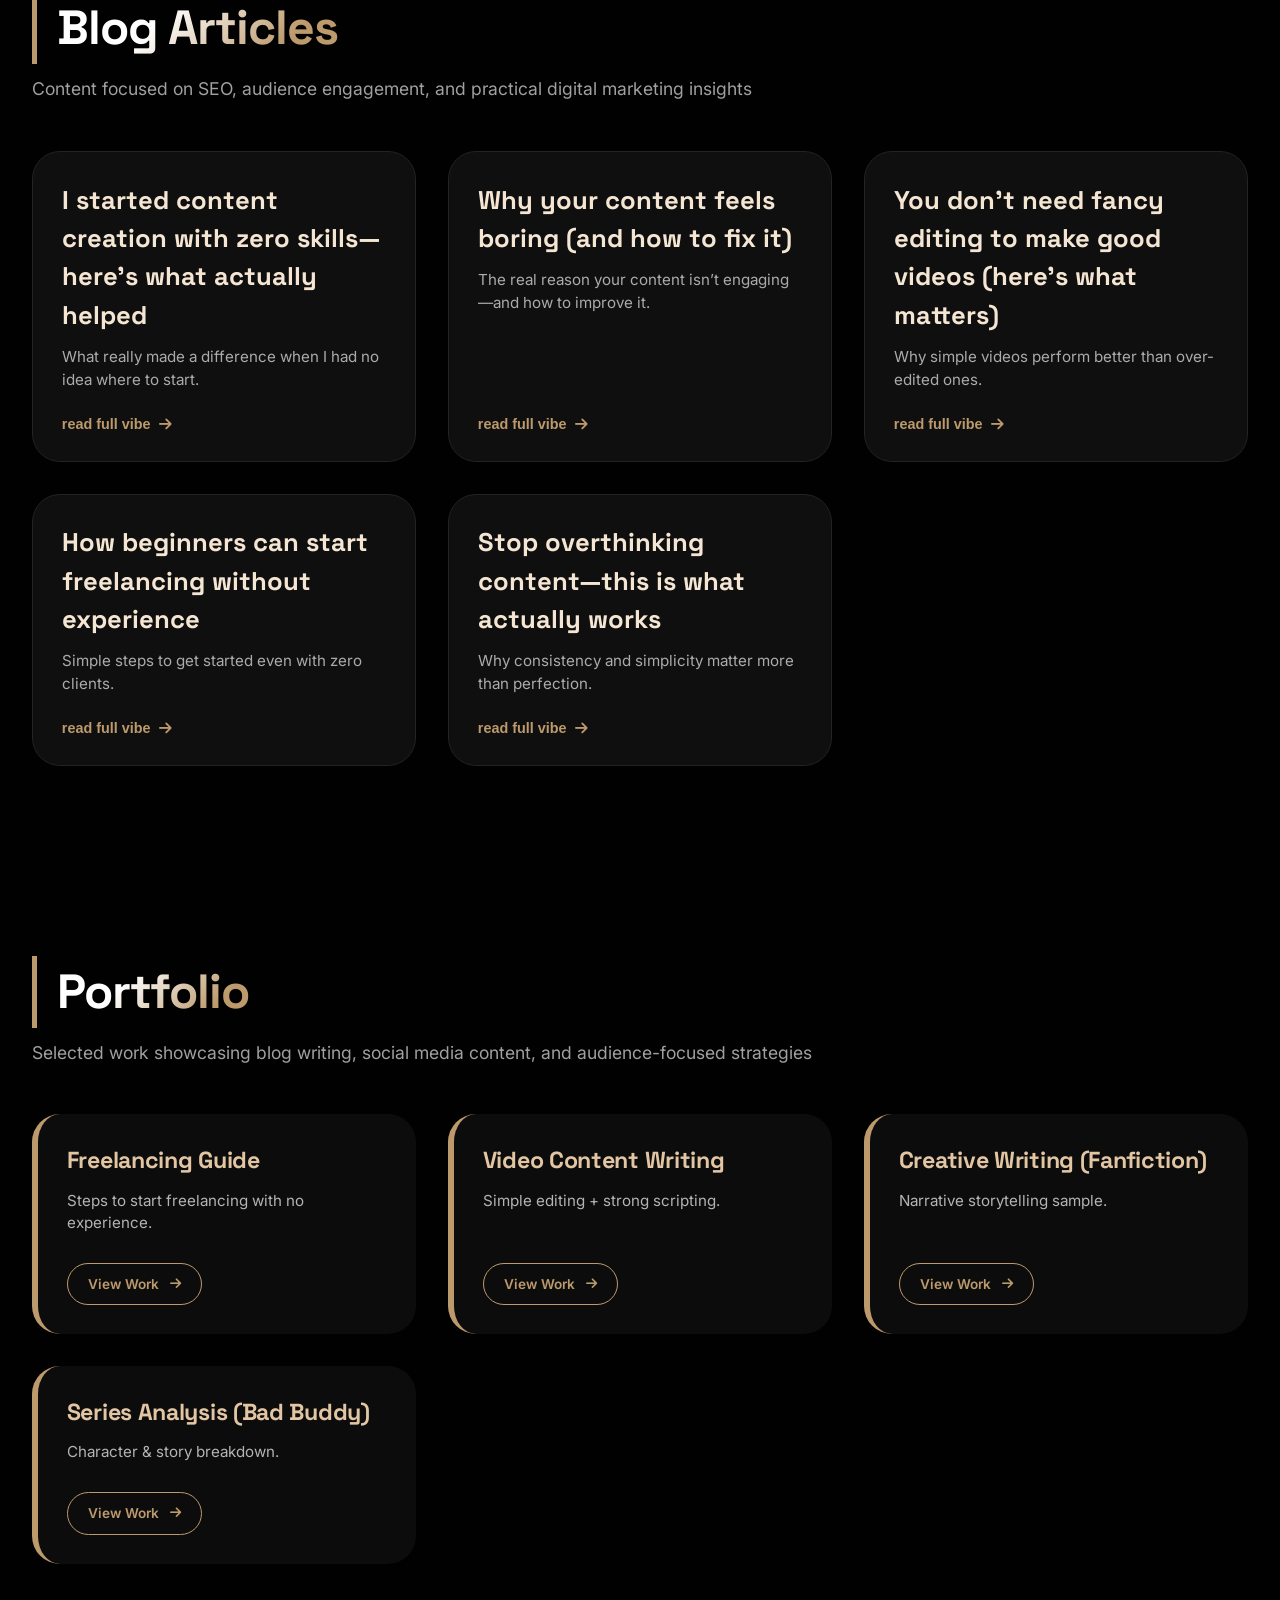
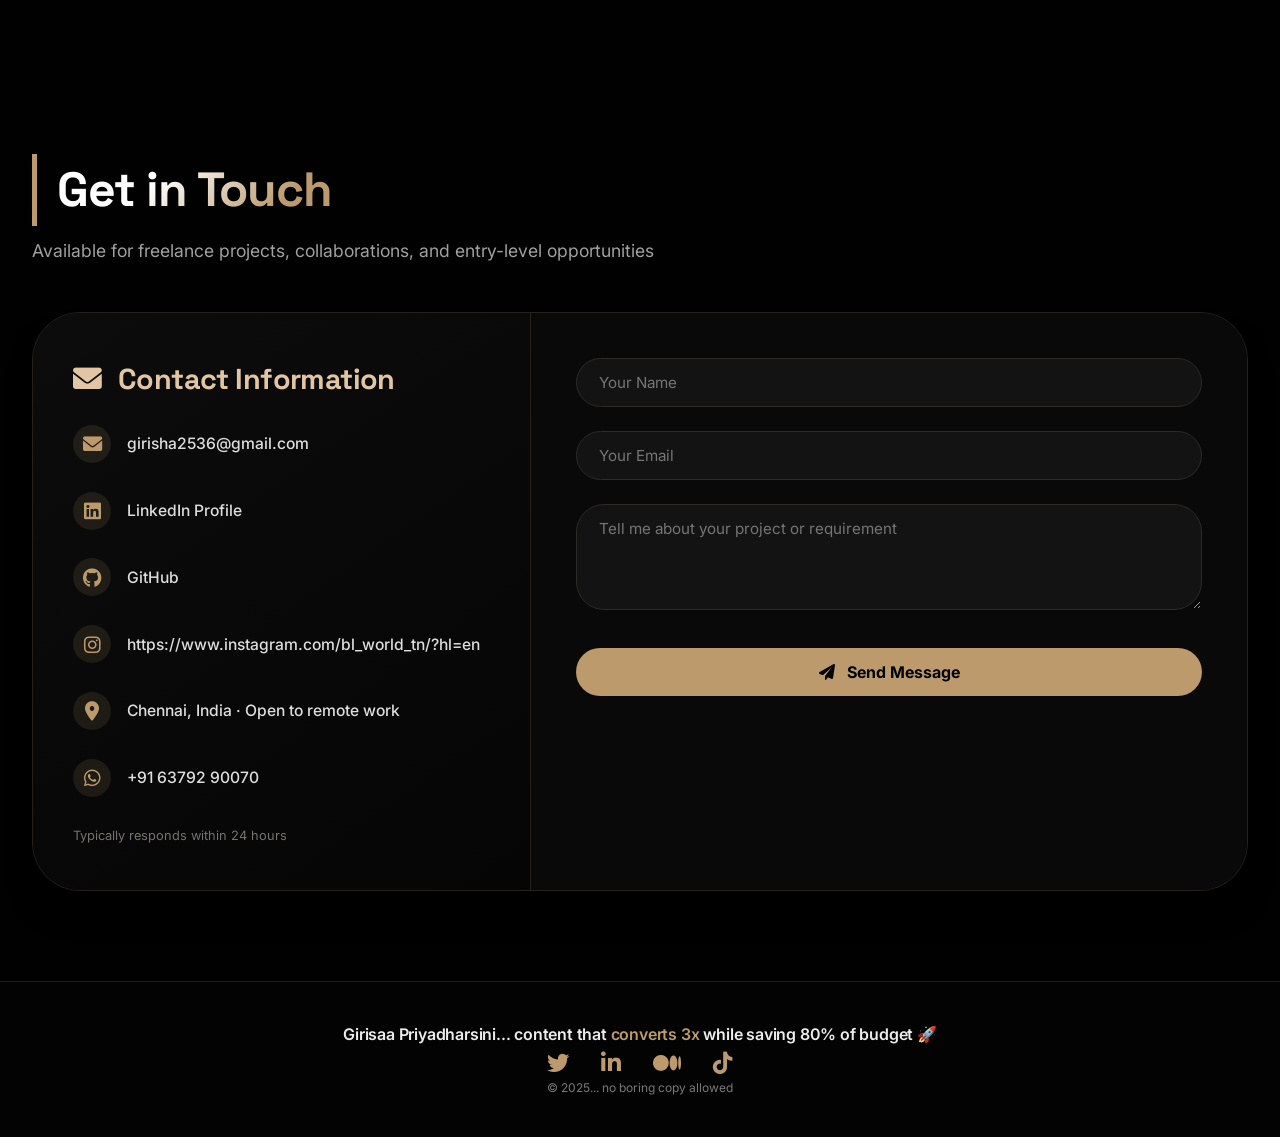
==== commit 4d4cfd5f: "Fixed portfolio links" ====
--- a/index.html
+++ b/index.html
@@ -112,7 +112,7 @@
           </div>
           <div class="contact-detail-item">
             <i class="fab fa-instagram"></i>
-            <span>@girisaa.writes</span>
+            <span>https://www.instagram.com/bl_world_tn/?hl=en</span>
           </div>
           <div class="contact-detail-item">
             <i class="fas fa-map-marker-alt"></i>
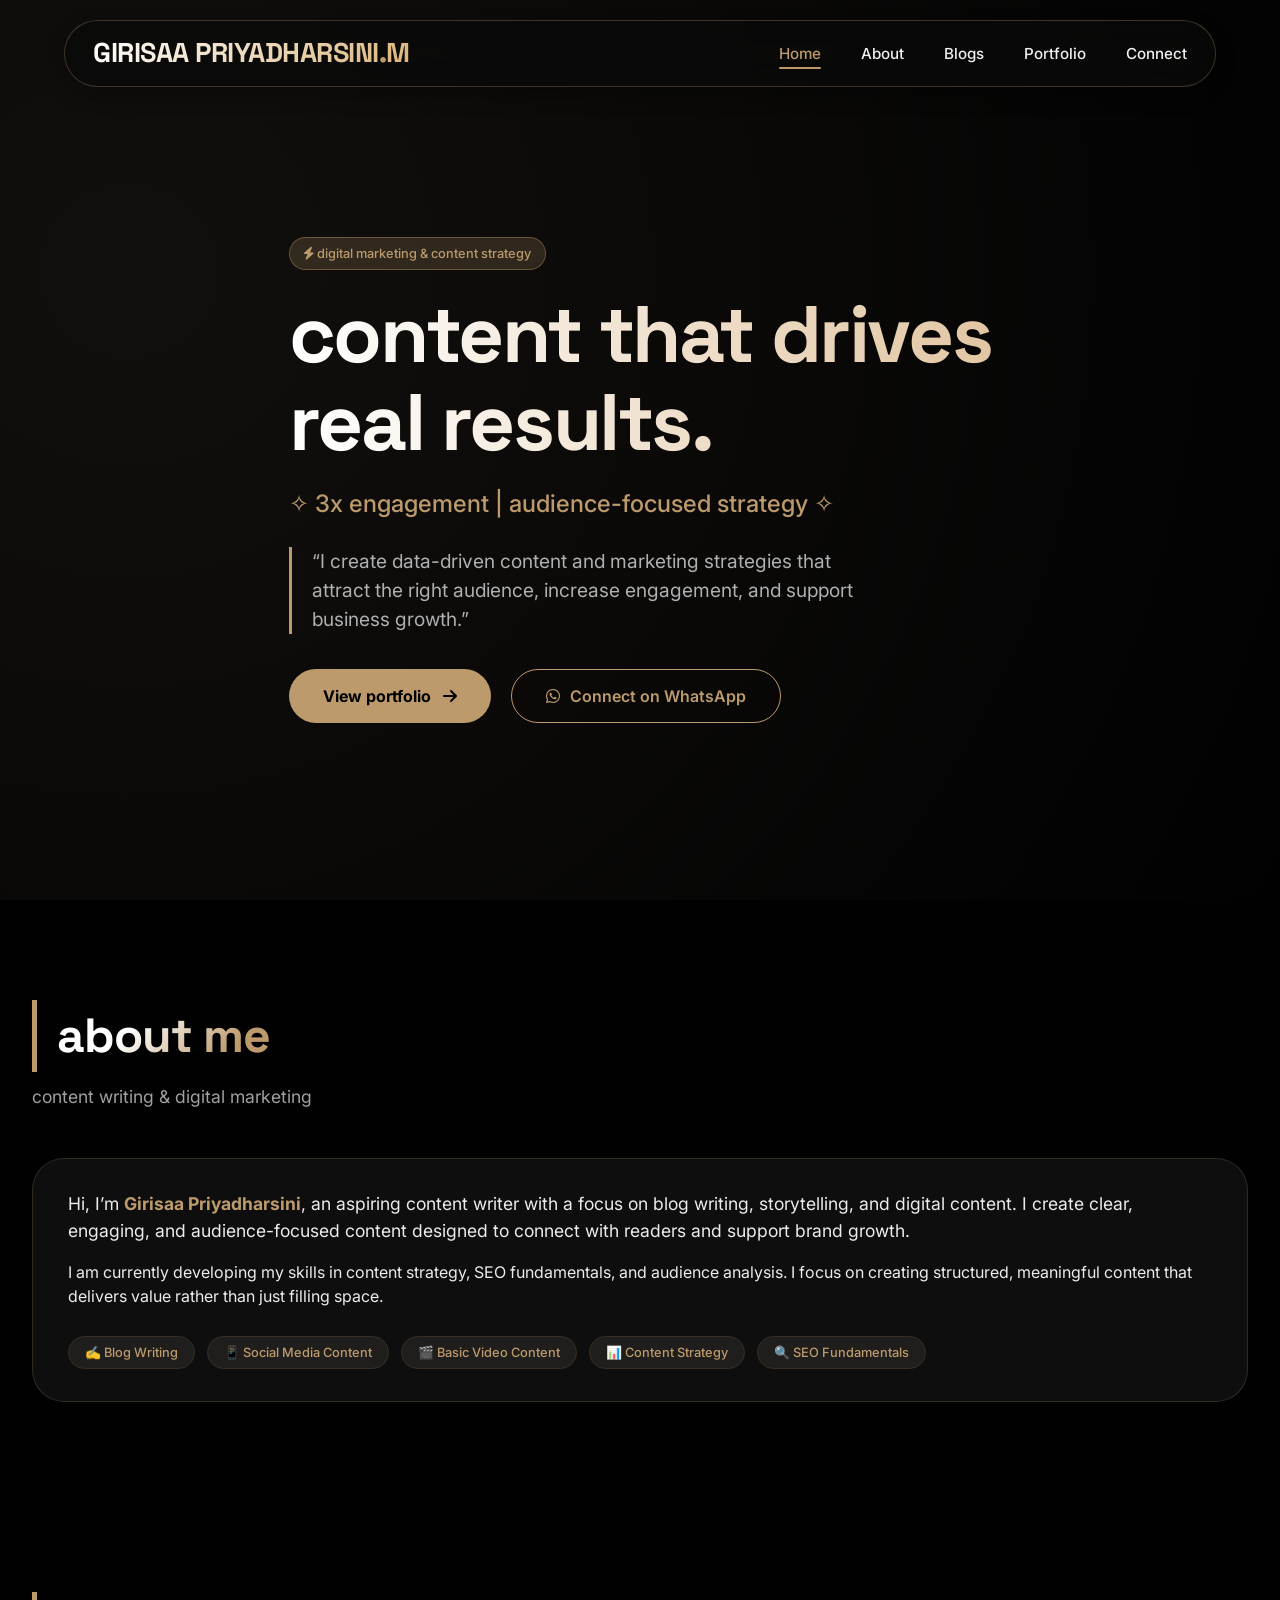
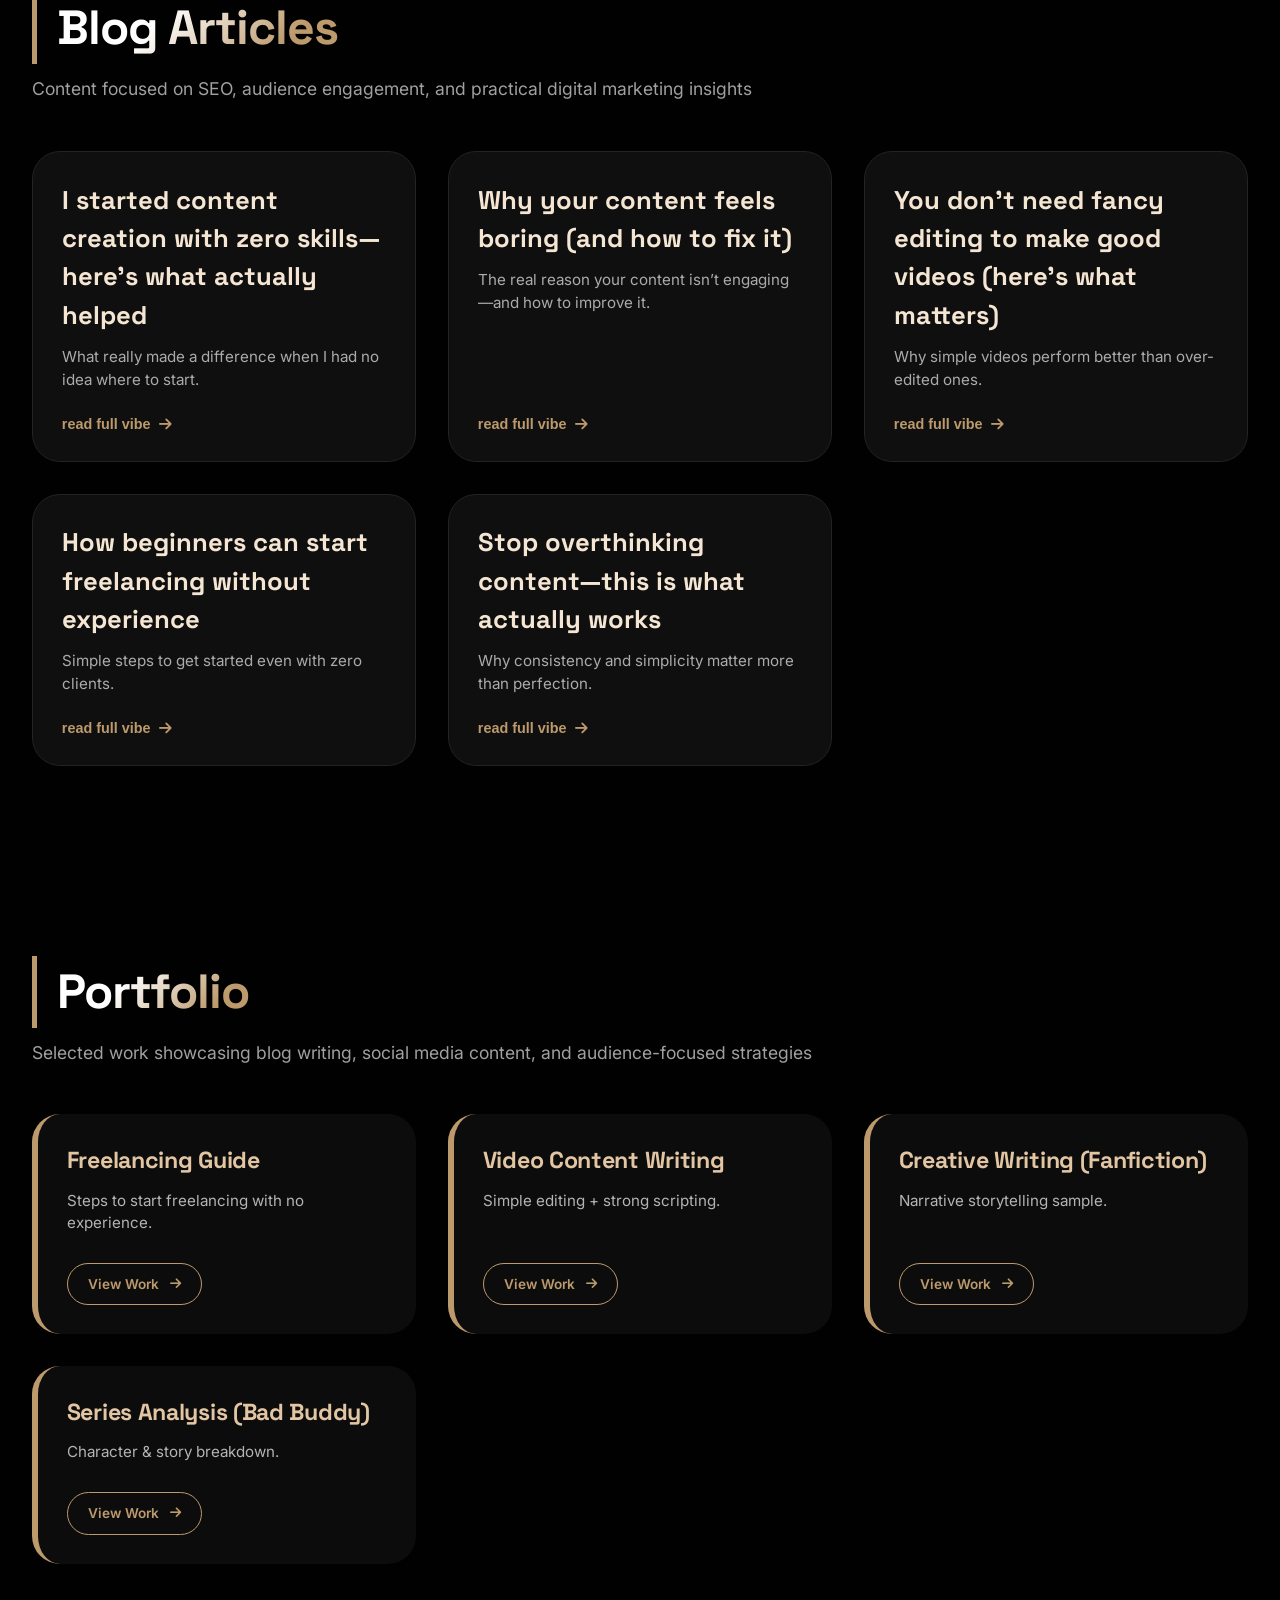
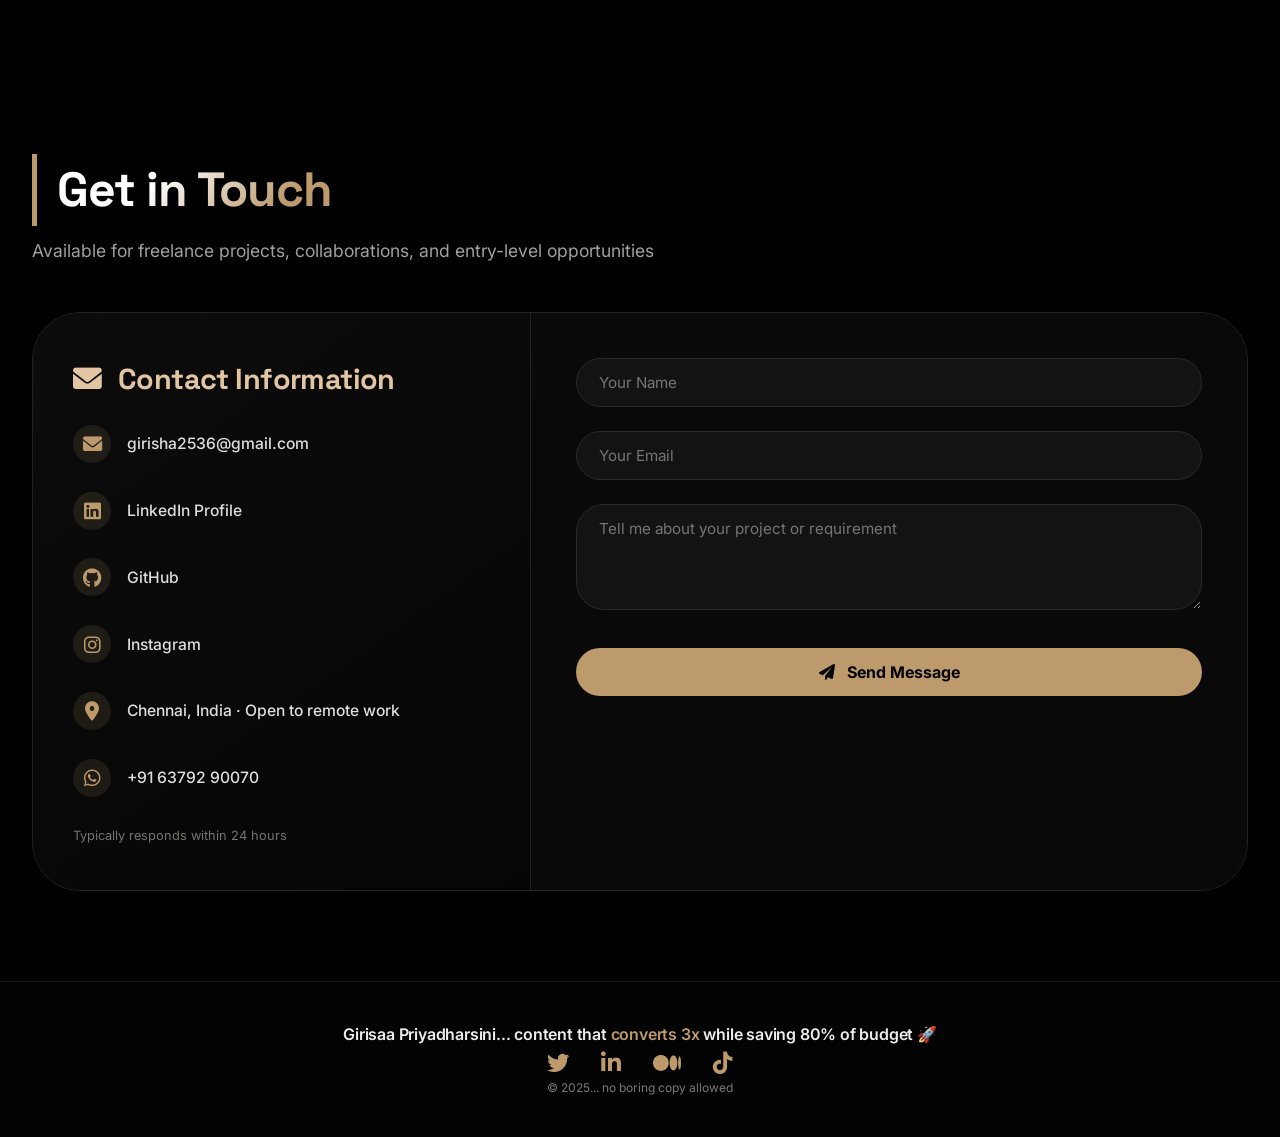
==== commit 41098c04: "insta" ====
--- a/index.html
+++ b/index.html
@@ -112,7 +112,7 @@
           </div>
           <div class="contact-detail-item">
             <i class="fab fa-instagram"></i>
-            <span>https://www.instagram.com/bl_world_tn/?hl=en</span>
+            <a href="https://www.instagram.com/bl_world_tn/?hl=en" target="_blank">Instagram</a>
           </div>
           <div class="contact-detail-item">
             <i class="fas fa-map-marker-alt"></i>
